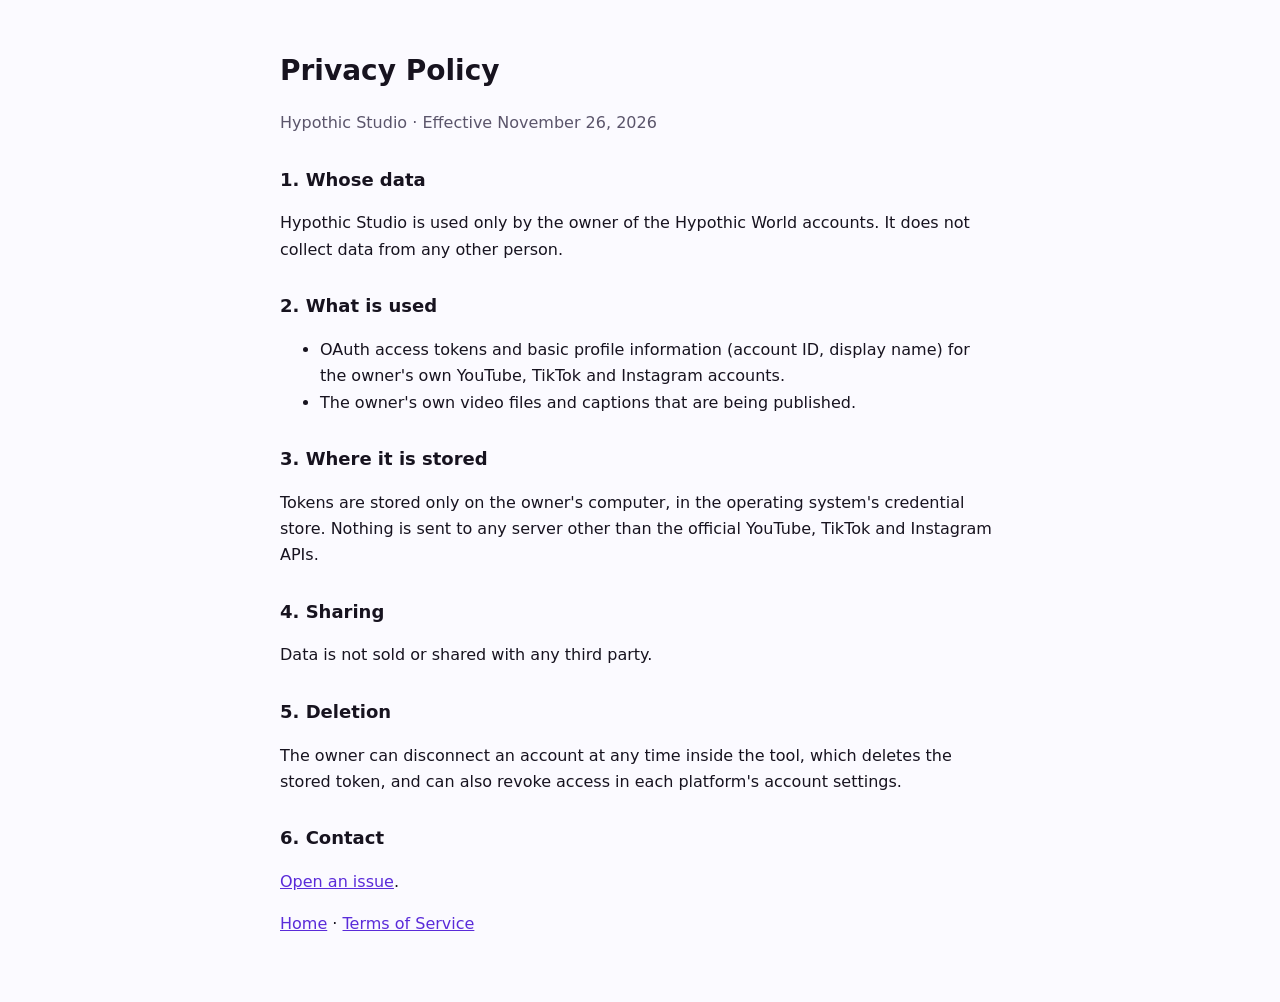
==== privacy.html @ 939c44cb "Terms and privacy pages Co-Authored-By: Claude Opus 5.5 <noreply@anthropic.com>" ====
<!doctype html><html lang="en"><head><meta charset="utf-8"><meta name="viewport" content="width=device-width,initial-scale=1"><title>Privacy Policy</title><link rel="stylesheet" href="style.css"></head>
<body><main><h1>Privacy Policy</h1><p class="m">Hypothic Studio · Effective November 26, 2026</p>
<h2>1. Whose data</h2><p>Hypothic Studio is used only by the owner of the Hypothic World accounts. It does not collect data from any other person.</p>
<h2>2. What is used</h2><ul><li>OAuth access tokens and basic profile information (account ID, display name) for the owner's own YouTube, TikTok and Instagram accounts.</li><li>The owner's own video files and captions that are being published.</li></ul>
<h2>3. Where it is stored</h2><p>Tokens are stored only on the owner's computer, in the operating system's credential store. Nothing is sent to any server other than the official YouTube, TikTok and Instagram APIs.</p>
<h2>4. Sharing</h2><p>Data is not sold or shared with any third party.</p>
<h2>5. Deletion</h2><p>The owner can disconnect an account at any time inside the tool, which deletes the stored token, and can also revoke access in each platform's account settings.</p>
<h2>6. Contact</h2><p><a href="https://github.com/shymoncev/hypothic-studio/issues">Open an issue</a>.</p>
<p><a href="index.html">Home</a> · <a href="terms.html">Terms of Service</a></p></main></body></html>
---- style.css ----
:root{--bg:#0d0b14;--fg:#ece9f5;--mute:#a49fb8;--acc:#d9ff3f}
@media (prefers-color-scheme:light){:root{--bg:#fbfaff;--fg:#17131f;--mute:#5b556b;--acc:#5a2bd9}}
body{margin:0;background:var(--bg);color:var(--fg);font:16px/1.65 system-ui,-apple-system,Segoe UI,sans-serif}
main{max-width:720px;margin:0 auto;padding:48px 16px}
h1{font-size:28px;margin:0 0 4px}h2{font-size:18px;margin:28px 0 6px}
p,li{color:var(--fg)}small,.m{color:var(--mute)}a{color:var(--acc)}
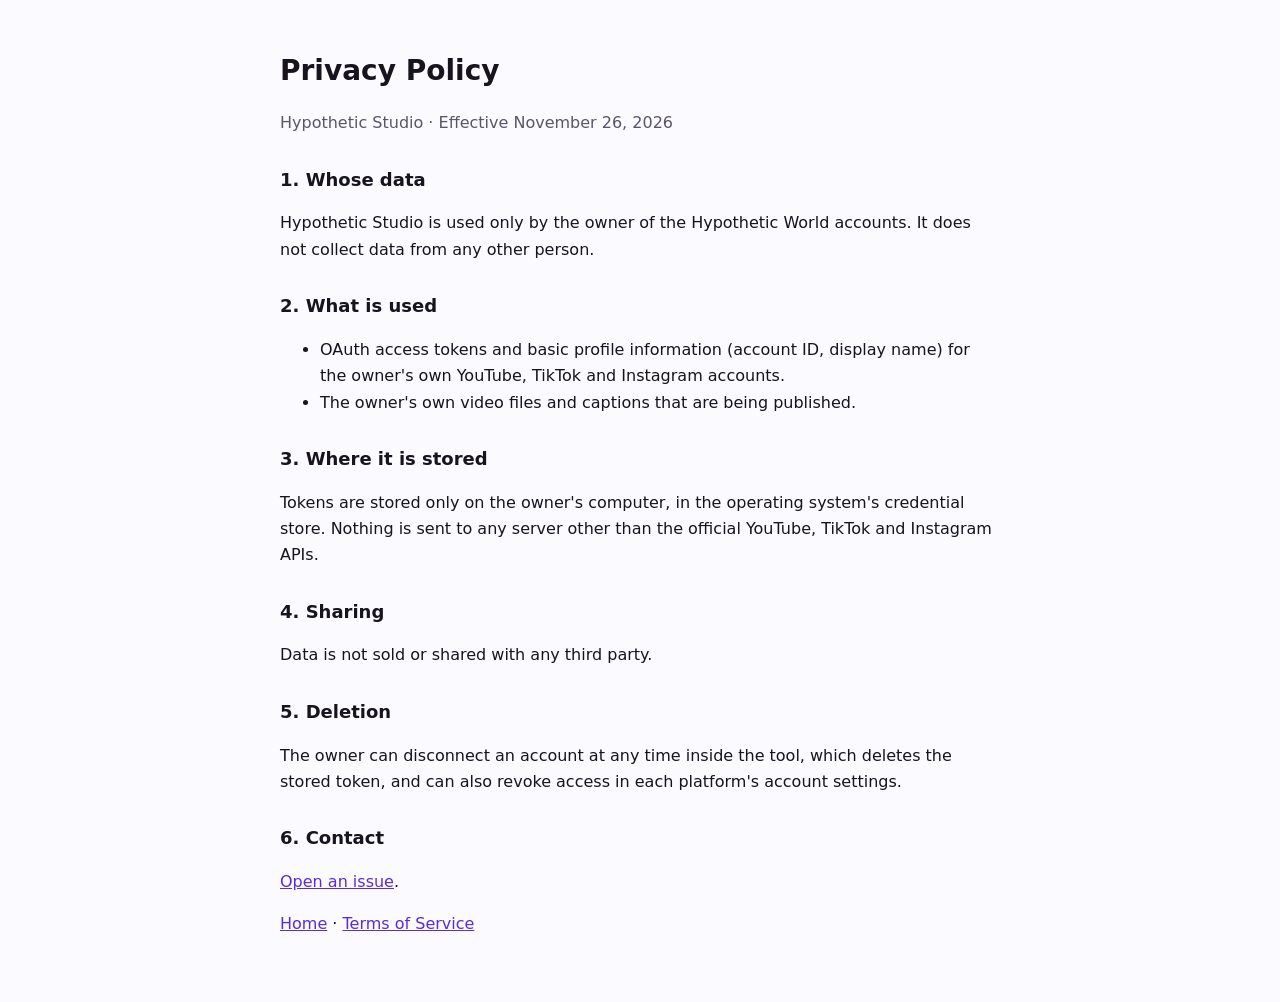
==== commit 28527a25: "Rename to Hypothetic World Co-Authored-By: Claude Opus 5.5 <noreply@anthropic.com>" ====
--- a/privacy.html
+++ b/privacy.html
@@ -1,6 +1,6 @@
 <!doctype html><html lang="en"><head><meta charset="utf-8"><meta name="viewport" content="width=device-width,initial-scale=1"><title>Privacy Policy</title><link rel="stylesheet" href="style.css"></head>
-<body><main><h1>Privacy Policy</h1><p class="m">Hypothic Studio · Effective November 26, 2026</p>
-<h2>1. Whose data</h2><p>Hypothic Studio is used only by the owner of the Hypothic World accounts. It does not collect data from any other person.</p>
+<body><main><h1>Privacy Policy</h1><p class="m">Hypothetic Studio · Effective November 26, 2026</p>
+<h2>1. Whose data</h2><p>Hypothetic Studio is used only by the owner of the Hypothetic World accounts. It does not collect data from any other person.</p>
 <h2>2. What is used</h2><ul><li>OAuth access tokens and basic profile information (account ID, display name) for the owner's own YouTube, TikTok and Instagram accounts.</li><li>The owner's own video files and captions that are being published.</li></ul>
 <h2>3. Where it is stored</h2><p>Tokens are stored only on the owner's computer, in the operating system's credential store. Nothing is sent to any server other than the official YouTube, TikTok and Instagram APIs.</p>
 <h2>4. Sharing</h2><p>Data is not sold or shared with any third party.</p>
